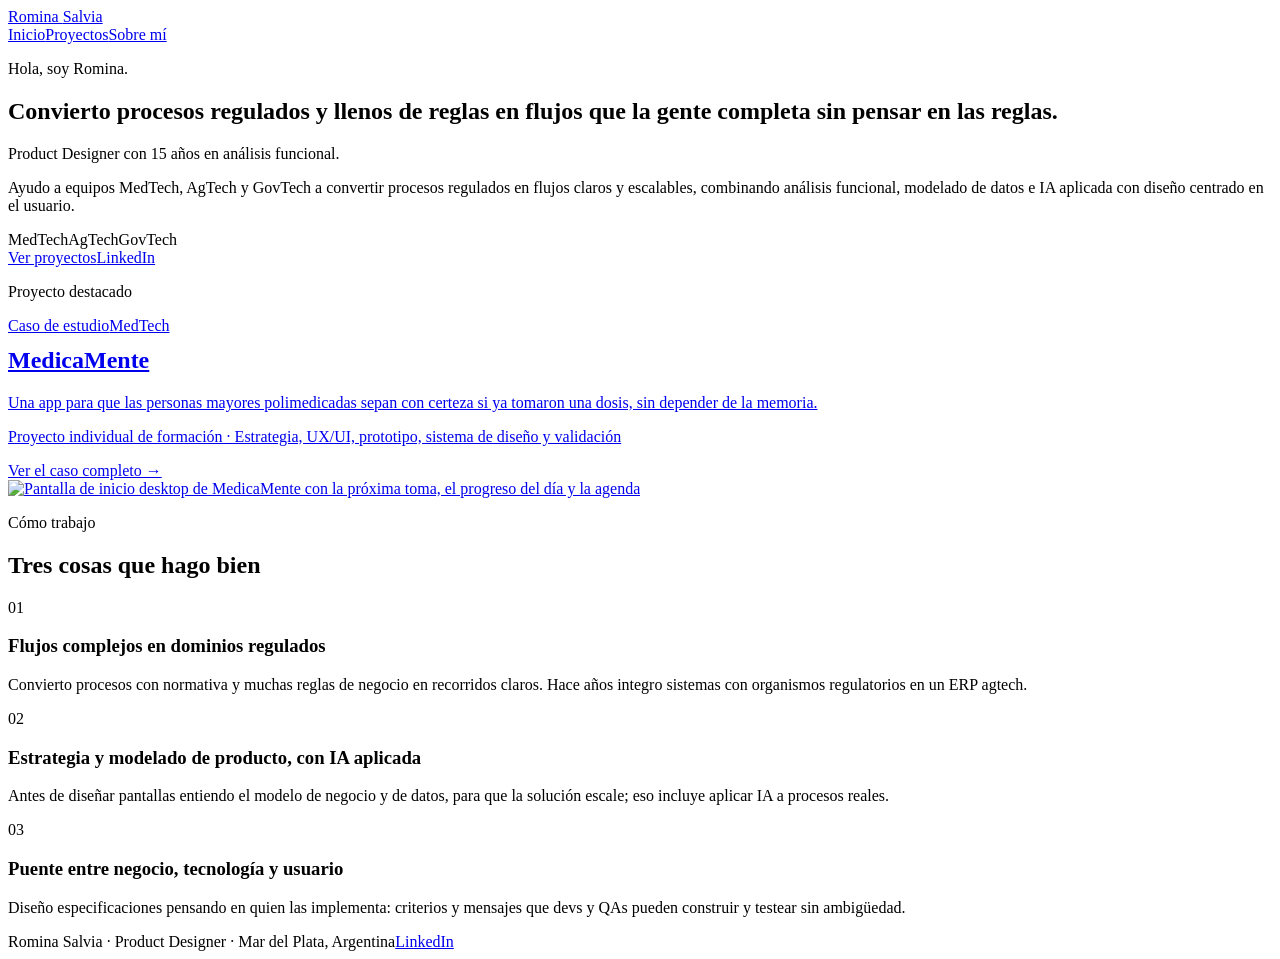
==== index.html @ 5c61b087 "Add files via upload" ====
<!doctype html><html lang="es"><head><meta charset="utf-8"><meta name="viewport" content="width=device-width,initial-scale=1">
<title>Romina Salvia · Product Designer</title><meta name="description" content="Product Designer con 15 años en análisis funcional. Flujos claros para productos regulados en MedTech, AgTech y GovTech.">
<link rel="preconnect" href="https://fonts.googleapis.com"><link rel="preconnect" href="https://fonts.gstatic.com" crossorigin>
<link href="https://fonts.googleapis.com/css2?family=Inter:wght@400;500;600;700&display=swap" rel="stylesheet">
<link rel="stylesheet" href="assets/style.css"></head><body>
<header class="site-head"><div class="wrap"><a class="brand" href="index.html">Romina <span>Salvia</span></a><nav class="nav"><a href="index.html" aria-current=page>Inicio</a><a href="proyectos/index.html">Proyectos</a><a href="sobre-mi.html">Sobre mí</a></nav></div></header>
<main>
<section class="hero"><div class="wrap">
<p class="eyebrow">Hola, soy Romina.</p>
<h1>Convierto procesos regulados y llenos de reglas en flujos que la gente completa sin pensar en las reglas.</h1>
<p class="role">Product Designer con 15 años en análisis funcional.</p>
<p class="lead">Ayudo a equipos MedTech, AgTech y GovTech a convertir procesos regulados en flujos claros y escalables, combinando análisis funcional, modelado de datos e IA aplicada con diseño centrado en el usuario.</p>
<div class="tags"><span class="tag">MedTech</span><span class="tag">AgTech</span><span class="tag">GovTech</span></div>
<div class="btns"><a class="btn btn-primary" href="proyectos/index.html">Ver proyectos</a><a class="btn btn-ghost" href="https://www.linkedin.com/in/rominasalvia" target="_blank" rel="noopener">LinkedIn</a></div>
</div></section>

<section><div class="wrap">
<p class="eyebrow">Proyecto destacado</p>
<a class="project" href="proyectos/medicamente.html">
<div><span class="badge teal">Caso de estudio</span><span class="badge">MedTech</span>
<h2 style="margin-top:12px">MedicaMente</h2>
<p>Una app para que las personas mayores polimedicadas sepan con certeza si ya tomaron una dosis, sin depender de la memoria.</p>
<p class="meta">Proyecto individual de formación · Estrategia, UX/UI, prototipo, sistema de diseño y validación</p>
<span class="more">Ver el caso completo →</span></div>
<img src="img/mm_d1_home_desktop.jpg" alt="Pantalla de inicio desktop de MedicaMente con la próxima toma, el progreso del día y la agenda" loading="lazy">
</a>
</div></section>

<section><div class="wrap">
<p class="eyebrow">Cómo trabajo</p><h2>Tres cosas que hago bien</h2>
<div class="grid-3">
<div class="card pillar"><div class="n">01</div><h3>Flujos complejos en dominios regulados</h3><p class="mute">Convierto procesos con normativa y muchas reglas de negocio en recorridos claros. Hace años integro sistemas con organismos regulatorios en un ERP agtech.</p></div>
<div class="card pillar"><div class="n">02</div><h3>Estrategia y modelado de producto, con IA aplicada</h3><p class="mute">Antes de diseñar pantallas entiendo el modelo de negocio y de datos, para que la solución escale; eso incluye aplicar IA a procesos reales.</p></div>
<div class="card pillar"><div class="n">03</div><h3>Puente entre negocio, tecnología y usuario</h3><p class="mute">Diseño especificaciones pensando en quien las implementa: criterios y mensajes que devs y QAs pueden construir y testear sin ambigüedad.</p></div>
</div></div></section>
</main>
<footer class="site-foot"><div class="wrap"><span>Romina Salvia · Product Designer · Mar del Plata, Argentina</span><span><a href="https://www.linkedin.com/in/rominasalvia" target="_blank" rel="noopener">LinkedIn</a></span></div></footer>
</body></html>
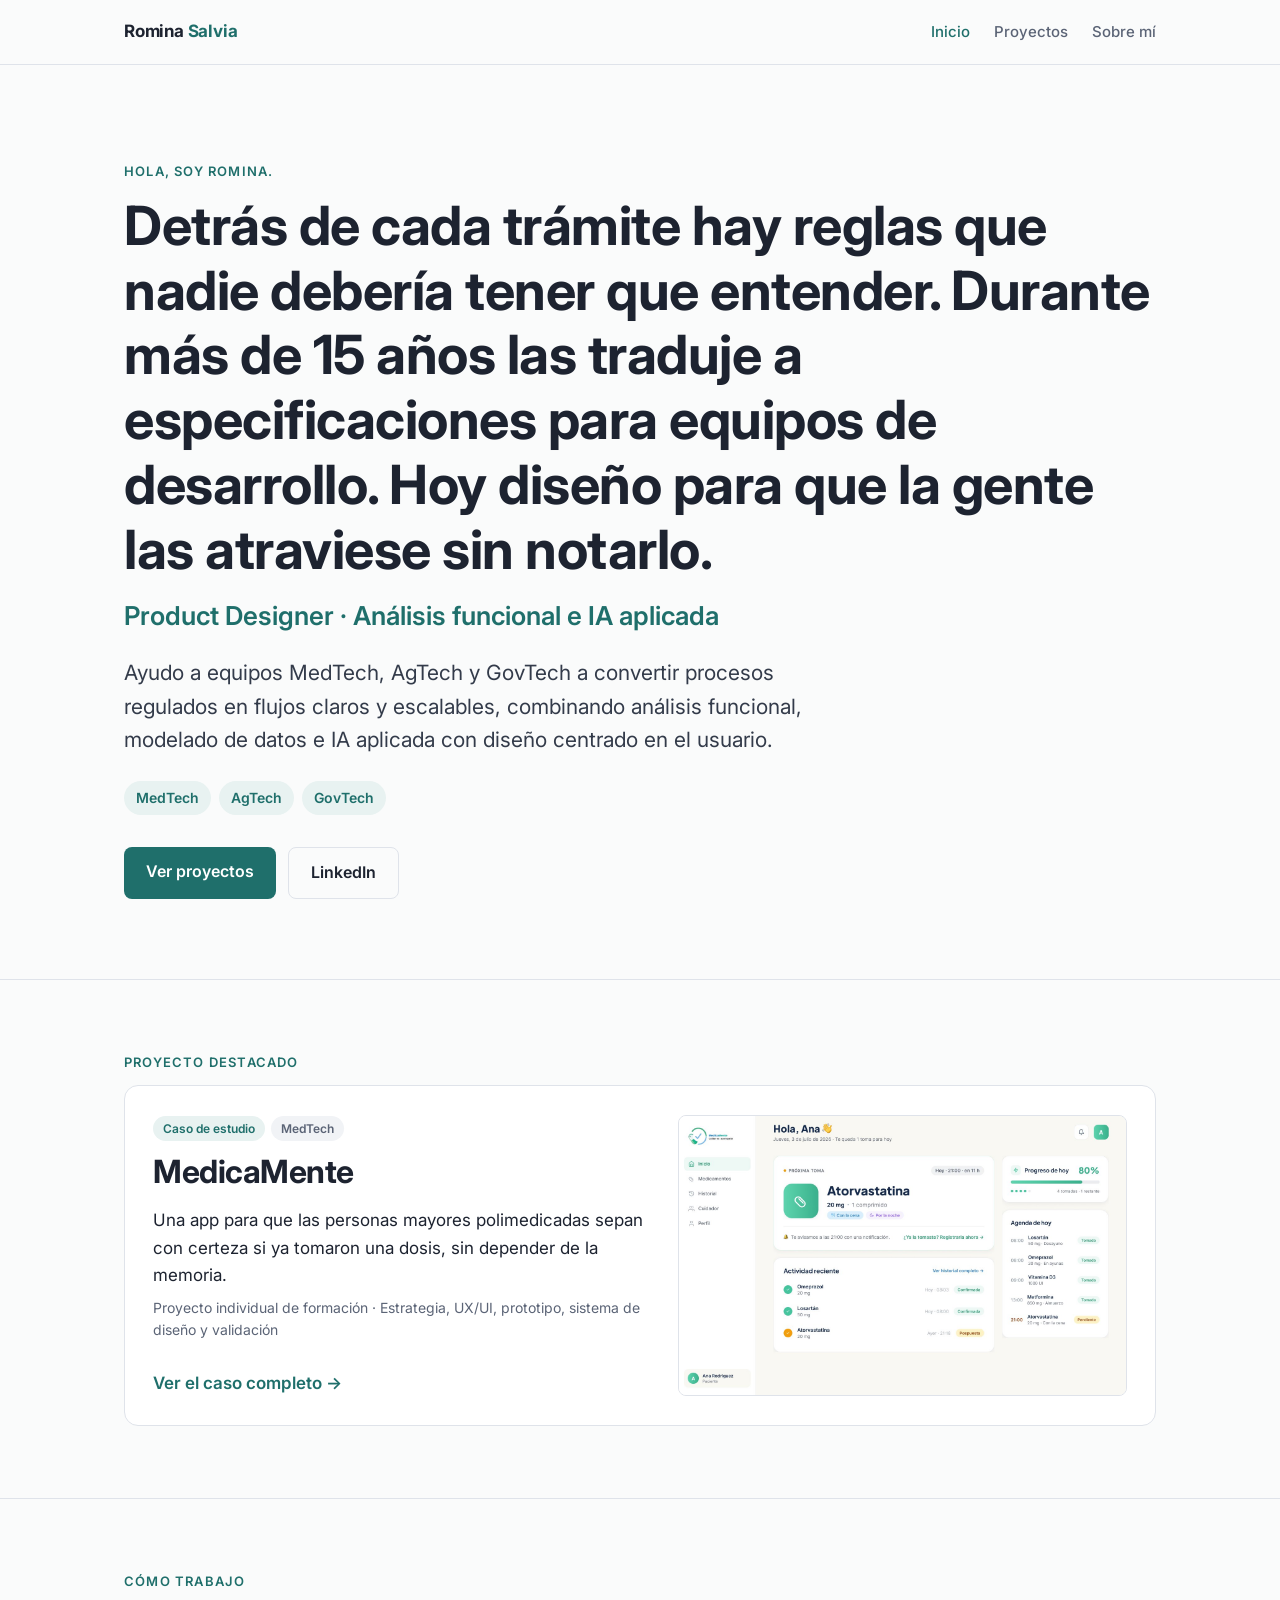
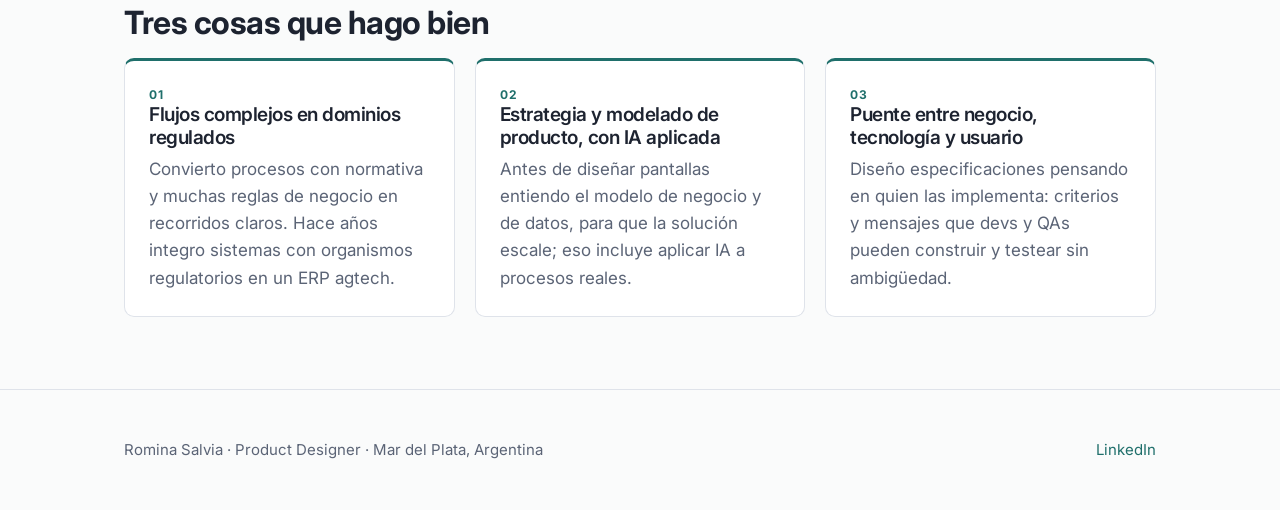
==== commit e5b038f7: "Add files via upload" ====
--- a/index.html
+++ b/index.html
@@ -7,8 +7,8 @@
 <main>
 <section class="hero"><div class="wrap">
 <p class="eyebrow">Hola, soy Romina.</p>
-<h1>Convierto procesos regulados y llenos de reglas en flujos que la gente completa sin pensar en las reglas.</h1>
-<p class="role">Product Designer con 15 años en análisis funcional.</p>
+<h1 class="story"><span>Detrás de cada trámite hay reglas que nadie debería tener que entender.</span> <span>Durante más de 15 años las traduje a especificaciones para equipos de desarrollo.</span> <span>Hoy diseño para que la gente las atraviese sin notarlo.</span></h1>
+<p class="role">Product Designer · Análisis funcional e IA aplicada</p>
 <p class="lead">Ayudo a equipos MedTech, AgTech y GovTech a convertir procesos regulados en flujos claros y escalables, combinando análisis funcional, modelado de datos e IA aplicada con diseño centrado en el usuario.</p>
 <div class="tags"><span class="tag">MedTech</span><span class="tag">AgTech</span><span class="tag">GovTech</span></div>
 <div class="btns"><a class="btn btn-primary" href="proyectos/index.html">Ver proyectos</a><a class="btn btn-ghost" href="https://www.linkedin.com/in/rominasalvia" target="_blank" rel="noopener">LinkedIn</a></div>
--- a/assets/style.css
+++ b/assets/style.css
@@ -0,0 +1,104 @@
+:root{
+  --teal:#1F6F6B; --teal-2:#2A8A84; --teal-soft:#E8F2F1; --ink:#1D2330; --mute:#5B6476;
+  --line:#DFE3EA; --bg:#FAFBFB; --card:#FFFFFF; --amber:#B4641E;
+  --radius:10px; --max:1080px;
+}
+*{box-sizing:border-box;margin:0;padding:0}
+html{scroll-behavior:smooth}
+body{font-family:'Inter',system-ui,sans-serif;color:var(--ink);background:var(--bg);line-height:1.6;font-size:17px;-webkit-font-smoothing:antialiased}
+img{max-width:100%;display:block}
+a{color:var(--teal);text-decoration:none}
+a:hover{text-decoration:underline}
+.wrap{max-width:var(--max);margin:0 auto;padding:0 24px}
+
+/* header */
+.site-head{position:sticky;top:0;z-index:10;background:rgba(250,251,251,.92);backdrop-filter:blur(8px);border-bottom:1px solid var(--line)}
+.site-head .wrap{display:flex;align-items:center;justify-content:space-between;height:64px}
+.brand{font-weight:700;color:var(--ink);letter-spacing:-.2px}
+.brand span{color:var(--teal)}
+.nav{display:flex;gap:24px;font-size:15px}
+.nav a{color:var(--mute);font-weight:500}
+.nav a[aria-current=page]{color:var(--teal)}
+
+/* type */
+h1,h2,h3{letter-spacing:-.5px;line-height:1.2}
+h1{font-size:clamp(34px,5vw,54px);font-weight:700}
+h2{font-size:clamp(24px,3vw,32px);font-weight:700;margin-bottom:16px}
+h3{font-size:19px;font-weight:600;margin-bottom:6px}
+.eyebrow{font-size:13px;font-weight:600;letter-spacing:1.2px;text-transform:uppercase;color:var(--teal);margin-bottom:12px}
+.lead{font-size:clamp(18px,2vw,21px);color:#333B4A;max-width:720px}
+.mute{color:var(--mute)}
+section{padding:72px 0}
+section+section{border-top:1px solid var(--line)}
+
+/* hero */
+.hero{padding:96px 0 80px}
+.hero h1{margin-bottom:12px}
+.hero .role{font-size:clamp(20px,2.4vw,26px);font-weight:600;color:var(--teal);margin-bottom:20px}
+.tags{display:flex;flex-wrap:wrap;gap:8px;margin:24px 0 32px}
+.tag{font-size:14px;font-weight:600;padding:6px 12px;border-radius:999px;background:var(--teal-soft);color:var(--teal)}
+.btns{display:flex;flex-wrap:wrap;gap:12px}
+.btn{display:inline-block;padding:12px 22px;border-radius:8px;font-weight:600;font-size:16px}
+.btn-primary{background:var(--teal);color:#fff}
+.btn-primary:hover{background:var(--teal-2);text-decoration:none}
+.btn-ghost{border:1.5px solid var(--line);color:var(--ink)}
+.btn-ghost:hover{border-color:var(--teal);text-decoration:none}
+
+/* grids & cards */
+.grid-3{display:grid;grid-template-columns:repeat(3,1fr);gap:20px}
+.grid-2{display:grid;grid-template-columns:repeat(2,1fr);gap:20px}
+.card{background:var(--card);border:1px solid var(--line);border-radius:var(--radius);padding:24px}
+.pillar{border-top:3px solid var(--teal)}
+.pillar .n{font-size:12px;font-weight:700;color:var(--teal);letter-spacing:1px}
+.project{display:grid;grid-template-columns:1.1fr 1fr;gap:32px;align-items:center;background:var(--card);border:1px solid var(--line);border-radius:14px;padding:28px;color:var(--ink)}
+.project:hover{border-color:var(--teal);text-decoration:none}
+.project img{border-radius:8px;border:1px solid var(--line)}
+.meta{font-size:14px;color:var(--mute);margin:8px 0 14px}
+.badge{display:inline-block;font-size:12px;font-weight:600;padding:3px 10px;border-radius:999px;background:#F1F3F6;color:var(--mute);margin-right:6px}
+.badge.teal{background:var(--teal-soft);color:var(--teal)}
+.more{font-weight:600;color:var(--teal);margin-top:14px;display:inline-block}
+
+/* case study */
+.case-hero{padding:72px 0 48px}
+.facts{display:grid;grid-template-columns:repeat(4,1fr);gap:16px;margin-top:32px}
+.fact{border-left:3px solid var(--teal);padding:4px 0 4px 14px}
+.fact b{display:block;font-size:13px;color:var(--mute);font-weight:600;text-transform:uppercase;letter-spacing:.6px}
+.results{background:var(--teal);color:#fff;border-radius:14px;padding:32px}
+.results h2{color:#fff}
+.results ul{list-style:none;display:grid;grid-template-columns:repeat(2,1fr);gap:18px}
+.results li{background:rgba(255,255,255,.1);border-radius:10px;padding:16px 18px}
+.results li b{display:block;font-size:26px;letter-spacing:-.5px}
+.results .note{font-size:14px;opacity:.85;margin-top:16px}
+.prose p{margin-bottom:14px;max-width:760px}
+.prose ul{margin:0 0 14px 20px;max-width:760px}
+.prose li{margin-bottom:6px}
+.steps{display:grid;grid-template-columns:repeat(4,1fr);gap:16px;margin-top:8px}
+.step .k{font-size:12px;font-weight:700;color:var(--teal);letter-spacing:1px}
+.screens{display:grid;grid-template-columns:repeat(4,1fr);gap:20px;margin:24px 0}
+.screens figure{background:#EEF1F2;border-radius:14px;padding:16px}
+.screens img{border-radius:10px;box-shadow:0 4px 18px rgba(29,35,48,.12);margin:0 auto;max-height:560px;width:auto}
+figcaption{font-size:14px;color:var(--mute);margin-top:10px;text-align:center}
+.wide{border-radius:12px;border:1px solid var(--line);margin:20px 0 6px}
+table{width:100%;border-collapse:collapse;font-size:15px;margin-top:12px}
+th{text-align:left;font-size:12px;letter-spacing:.6px;text-transform:uppercase;color:var(--mute);border-bottom:2px solid var(--ink);padding:8px}
+td{border-bottom:1px solid var(--line);padding:10px 8px;vertical-align:top}
+.sev{font-size:12px;font-weight:700;padding:3px 8px;border-radius:6px;white-space:nowrap}
+.sev.c{background:#FDE8E6;color:#A23B2C}.sev.m{background:#FFF3DC;color:var(--amber)}.sev.n{background:#F1F3F6;color:var(--mute)}
+.callout{border-left:3px solid var(--amber);background:#FFF8EE;padding:14px 18px;border-radius:0 8px 8px 0;font-size:15px;margin:16px 0;max-width:820px}
+.toc{display:flex;flex-wrap:wrap;gap:8px;margin-top:24px}
+.toc a{font-size:14px;padding:6px 12px;border:1px solid var(--line);border-radius:999px;color:var(--mute)}
+
+/* footer */
+.site-foot{padding:48px 0;border-top:1px solid var(--line);font-size:15px;color:var(--mute)}
+.site-foot .wrap{display:flex;justify-content:space-between;flex-wrap:wrap;gap:12px}
+
+@media (max-width:820px){
+  body{font-size:16px}
+  .wrap{padding:0 16px}
+  .nav{gap:14px;font-size:14px}
+  .grid-3,.grid-2,.project,.facts,.steps,.results ul{grid-template-columns:1fr}
+  .screens{grid-template-columns:1fr 1fr}
+  .hero{padding:56px 0 48px}
+  section{padding:48px 0}
+  table{font-size:14px;display:block;overflow-x:auto}
+}
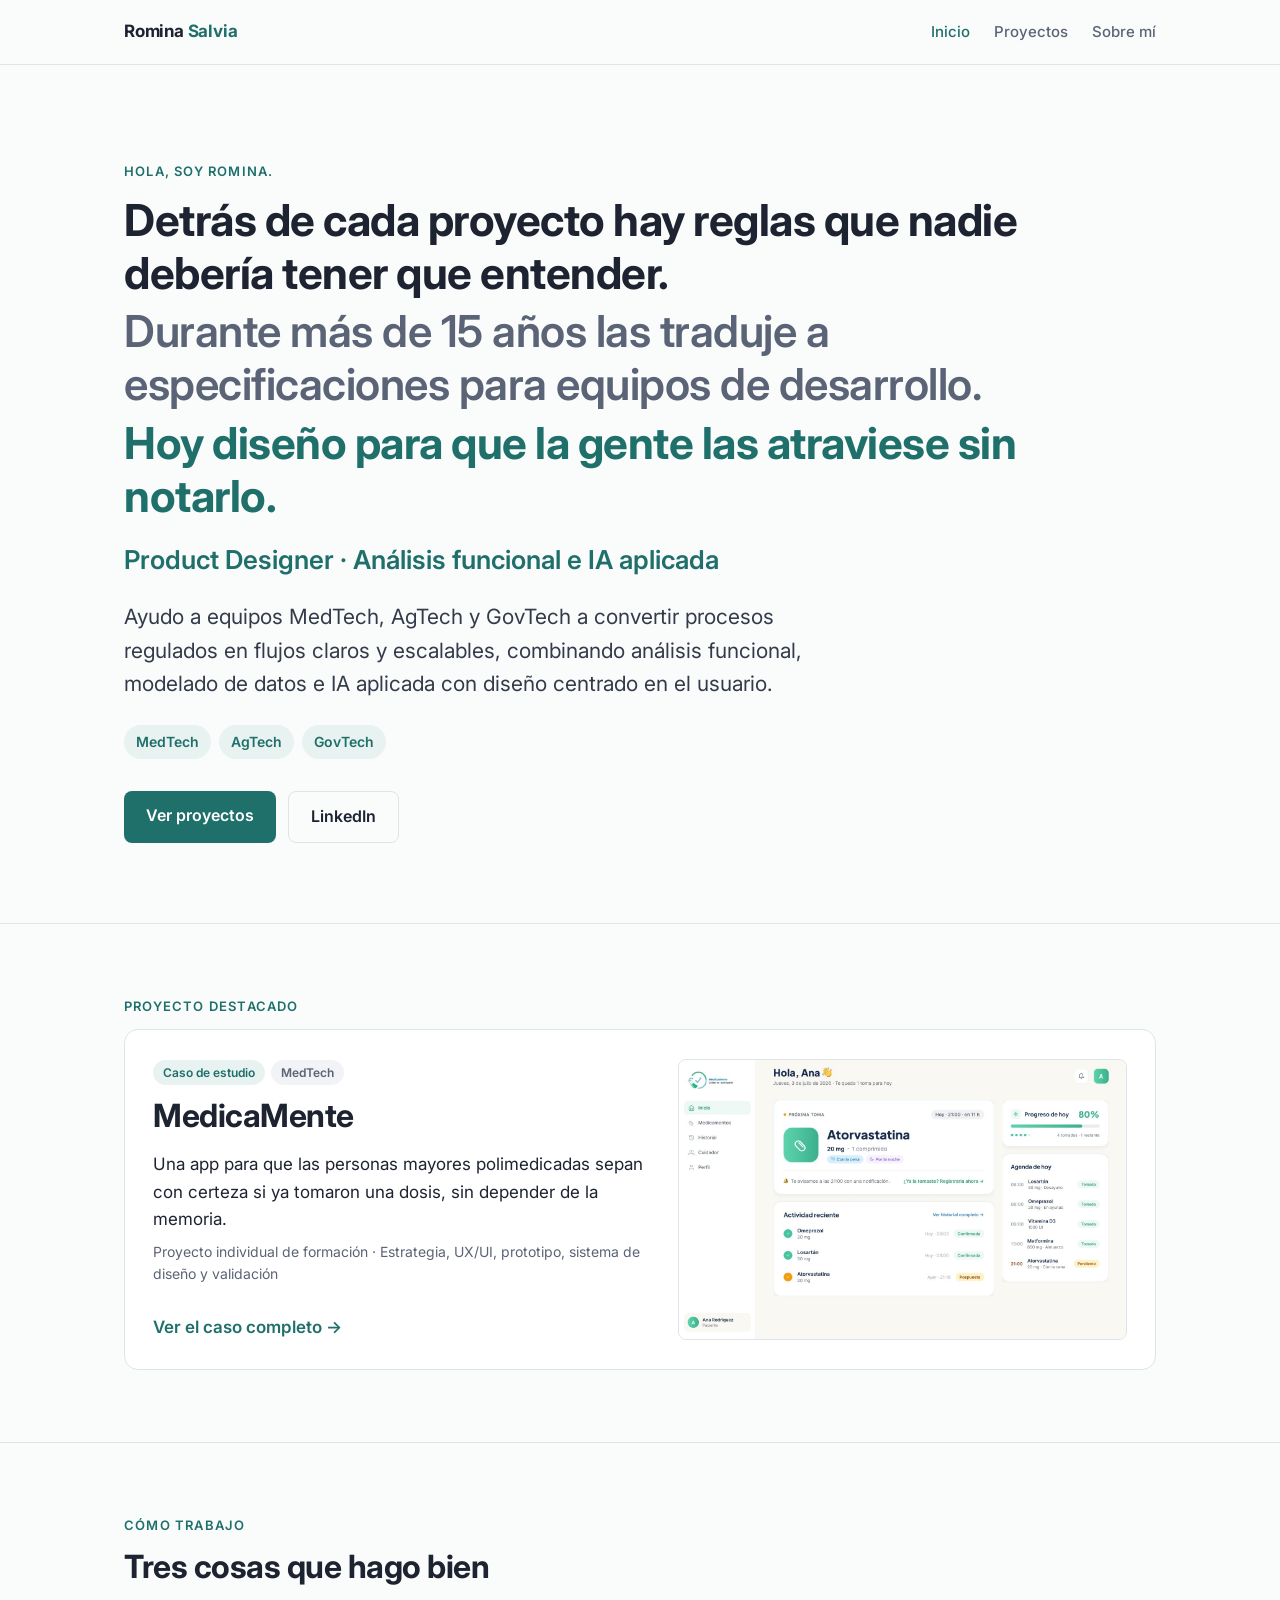
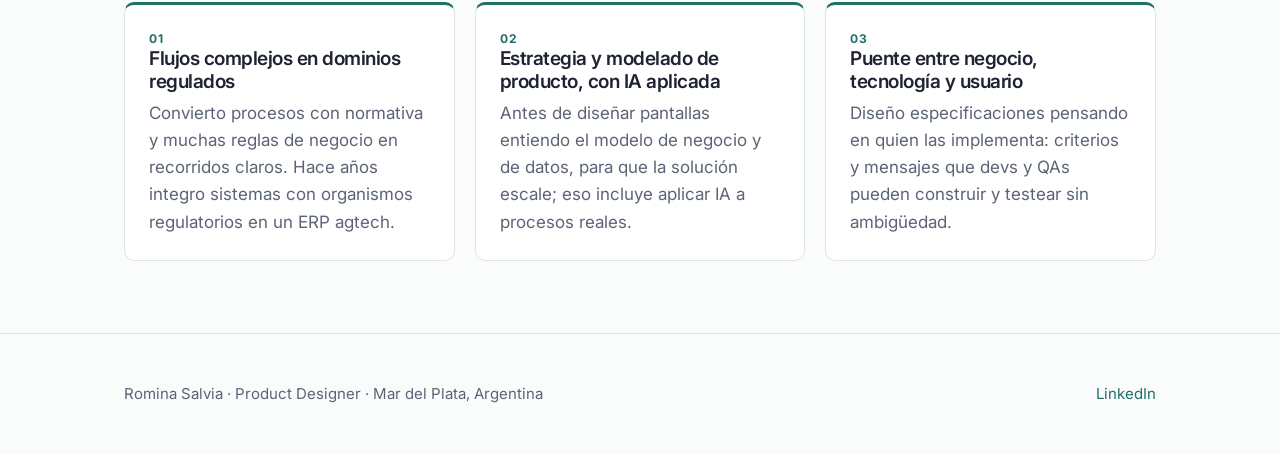
==== commit ea435a43: "Add files via upload" ====
--- a/index.html
+++ b/index.html
@@ -7,7 +7,7 @@
 <main>
 <section class="hero"><div class="wrap">
 <p class="eyebrow">Hola, soy Romina.</p>
-<h1 class="story"><span>Detrás de cada trámite hay reglas que nadie debería tener que entender.</span> <span>Durante más de 15 años las traduje a especificaciones para equipos de desarrollo.</span> <span>Hoy diseño para que la gente las atraviese sin notarlo.</span></h1>
+<h1 class="story"><span>Detrás de cada proyecto hay reglas que nadie debería tener que entender.</span> <span>Durante más de 15 años las traduje a especificaciones para equipos de desarrollo.</span> <span>Hoy diseño para que la gente las atraviese sin notarlo.</span></h1>
 <p class="role">Product Designer · Análisis funcional e IA aplicada</p>
 <p class="lead">Ayudo a equipos MedTech, AgTech y GovTech a convertir procesos regulados en flujos claros y escalables, combinando análisis funcional, modelado de datos e IA aplicada con diseño centrado en el usuario.</p>
 <div class="tags"><span class="tag">MedTech</span><span class="tag">AgTech</span><span class="tag">GovTech</span></div>
--- a/assets/style.css
+++ b/assets/style.css
@@ -33,7 +33,11 @@
 
 /* hero */
 .hero{padding:96px 0 80px}
-.hero h1{margin-bottom:12px}
+.hero h1{margin-bottom:16px}
+.story{font-size:clamp(28px,4vw,44px)}
+.story span{display:block;margin-bottom:6px}
+.story span:nth-child(2){color:var(--mute);font-weight:600}
+.story span:nth-child(3){color:var(--teal)}
 .hero .role{font-size:clamp(20px,2.4vw,26px);font-weight:600;color:var(--teal);margin-bottom:20px}
 .tags{display:flex;flex-wrap:wrap;gap:8px;margin:24px 0 32px}
 .tag{font-size:14px;font-weight:600;padding:6px 12px;border-radius:999px;background:var(--teal-soft);color:var(--teal)}
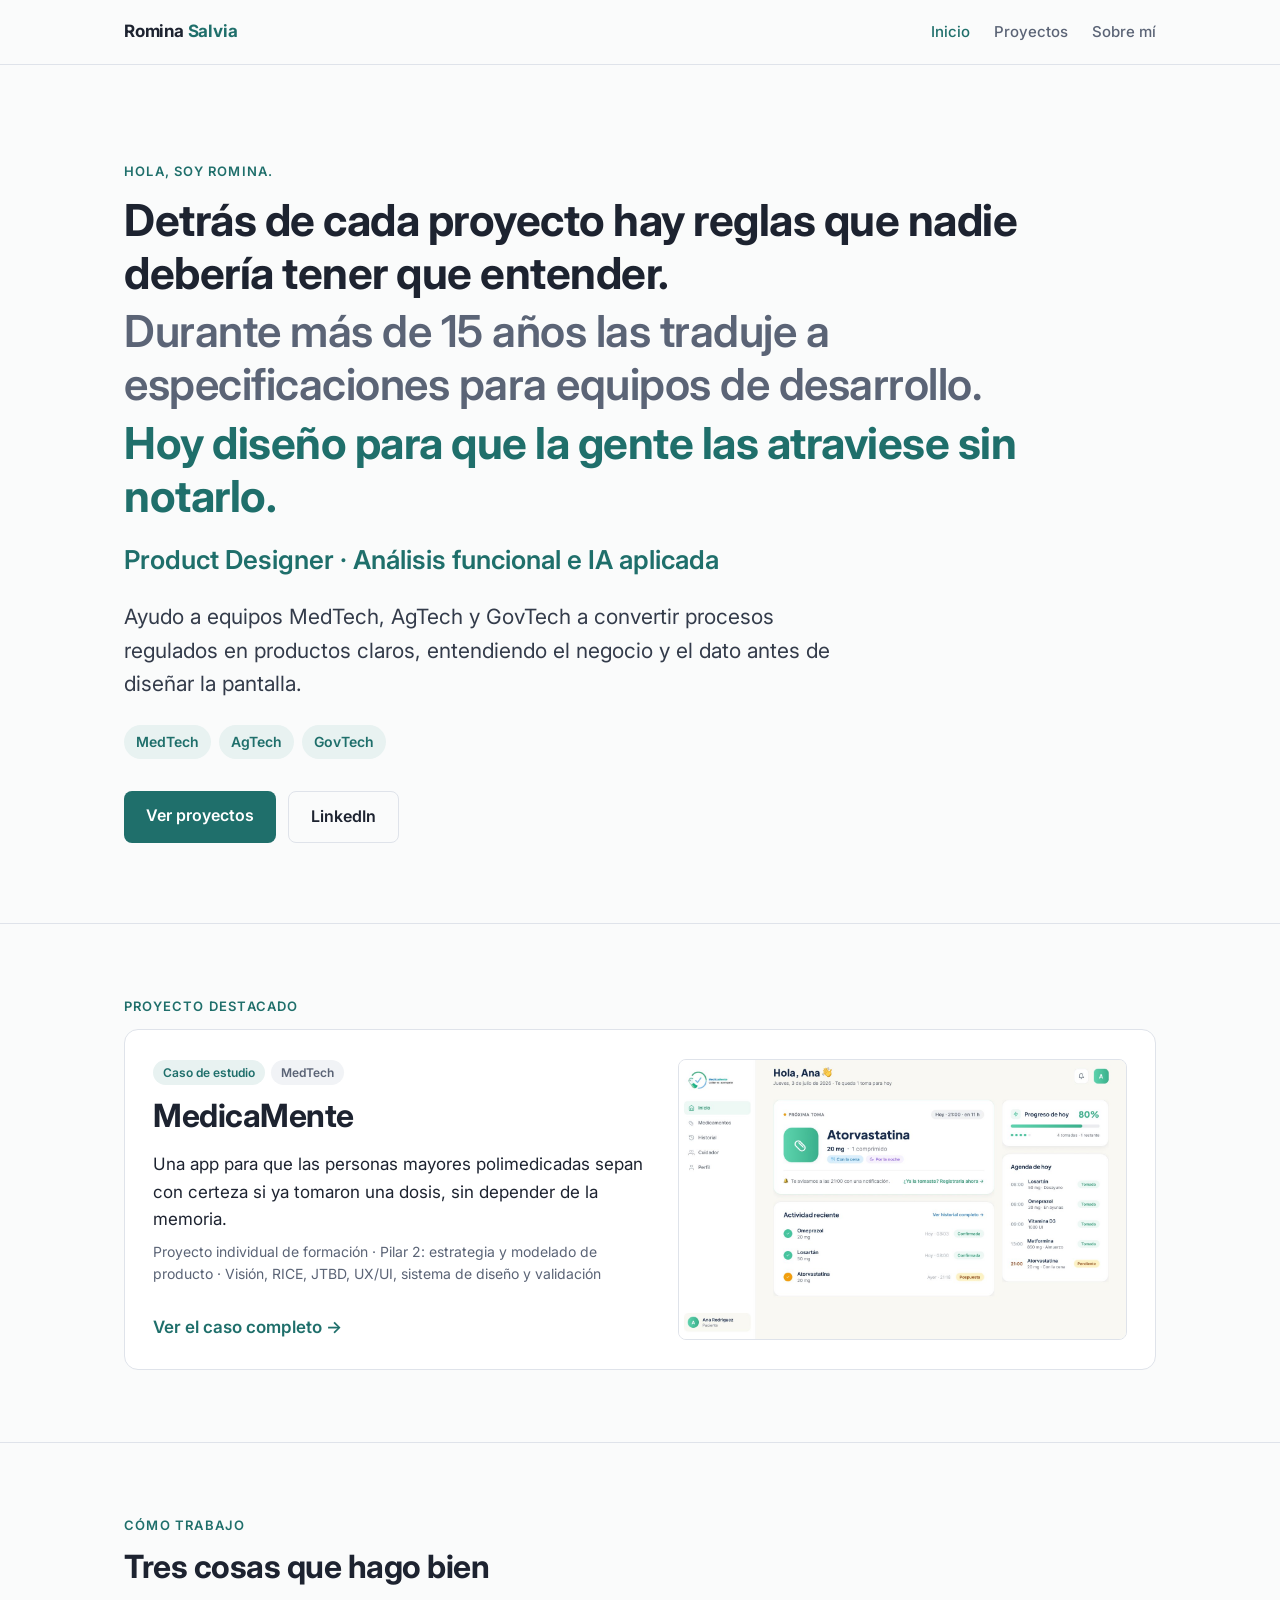
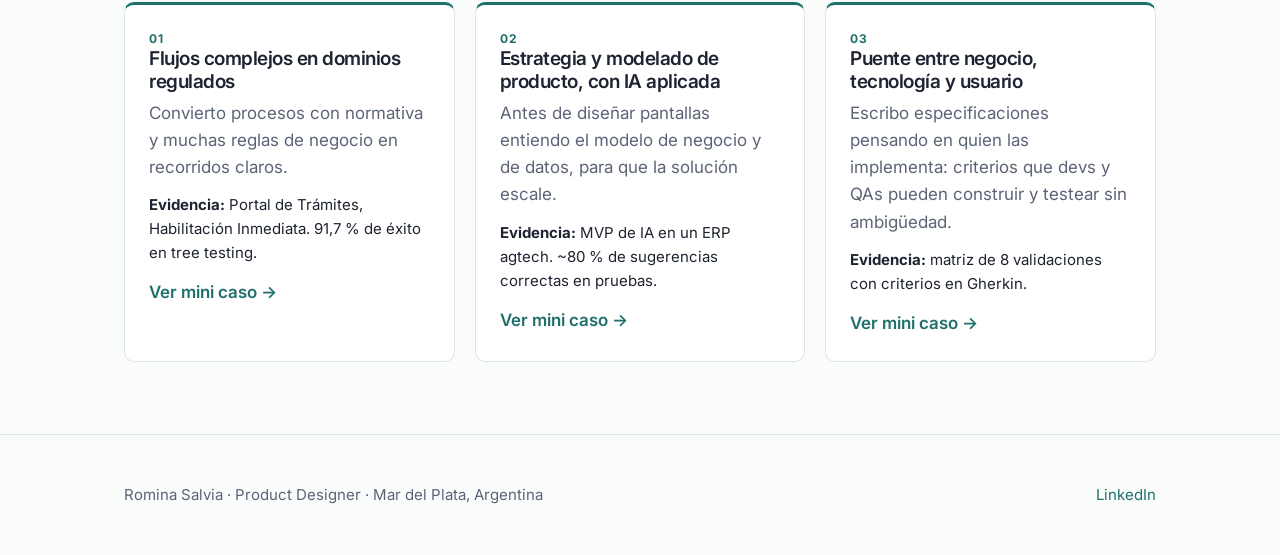
==== commit 598e0f05: "Home y Sobre mí: propuesta de valor y pilares" ====
--- a/index.html
+++ b/index.html
@@ -1,5 +1,5 @@
 <!doctype html><html lang="es"><head><meta charset="utf-8"><meta name="viewport" content="width=device-width,initial-scale=1">
-<title>Romina Salvia · Product Designer</title><meta name="description" content="Product Designer con 15 años en análisis funcional. Flujos claros para productos regulados en MedTech, AgTech y GovTech.">
+<title>Romina Salvia · Product Designer</title><meta name="description" content="Product Designer. Ayudo a equipos MedTech, AgTech y GovTech a convertir procesos regulados en productos claros.">
 <link rel="preconnect" href="https://fonts.googleapis.com"><link rel="preconnect" href="https://fonts.gstatic.com" crossorigin>
 <link href="https://fonts.googleapis.com/css2?family=Inter:wght@400;500;600;700&display=swap" rel="stylesheet">
 <link rel="stylesheet" href="assets/style.css"></head><body>
@@ -9,7 +9,7 @@
 <p class="eyebrow">Hola, soy Romina.</p>
 <h1 class="story"><span>Detrás de cada proyecto hay reglas que nadie debería tener que entender.</span> <span>Durante más de 15 años las traduje a especificaciones para equipos de desarrollo.</span> <span>Hoy diseño para que la gente las atraviese sin notarlo.</span></h1>
 <p class="role">Product Designer · Análisis funcional e IA aplicada</p>
-<p class="lead">Ayudo a equipos MedTech, AgTech y GovTech a convertir procesos regulados en flujos claros y escalables, combinando análisis funcional, modelado de datos e IA aplicada con diseño centrado en el usuario.</p>
+<p class="lead">Ayudo a equipos MedTech, AgTech y GovTech a convertir procesos regulados en productos claros, entendiendo el negocio y el dato antes de diseñar la pantalla.</p>
 <div class="tags"><span class="tag">MedTech</span><span class="tag">AgTech</span><span class="tag">GovTech</span></div>
 <div class="btns"><a class="btn btn-primary" href="proyectos/index.html">Ver proyectos</a><a class="btn btn-ghost" href="https://www.linkedin.com/in/rominasalvia" target="_blank" rel="noopener">LinkedIn</a></div>
 </div></section>
@@ -20,7 +20,7 @@
 <div><span class="badge teal">Caso de estudio</span><span class="badge">MedTech</span>
 <h2 style="margin-top:12px">MedicaMente</h2>
 <p>Una app para que las personas mayores polimedicadas sepan con certeza si ya tomaron una dosis, sin depender de la memoria.</p>
-<p class="meta">Proyecto individual de formación · Estrategia, UX/UI, prototipo, sistema de diseño y validación</p>
+<p class="meta">Proyecto individual de formación · Pilar 2: estrategia y modelado de producto · Visión, RICE, JTBD, UX/UI, sistema de diseño y validación</p>
 <span class="more">Ver el caso completo →</span></div>
 <img src="img/mm_d1_home_desktop.jpg" alt="Pantalla de inicio desktop de MedicaMente con la próxima toma, el progreso del día y la agenda" loading="lazy">
 </a>
@@ -29,9 +29,9 @@
 <section><div class="wrap">
 <p class="eyebrow">Cómo trabajo</p><h2>Tres cosas que hago bien</h2>
 <div class="grid-3">
-<div class="card pillar"><div class="n">01</div><h3>Flujos complejos en dominios regulados</h3><p class="mute">Convierto procesos con normativa y muchas reglas de negocio en recorridos claros. Hace años integro sistemas con organismos regulatorios en un ERP agtech.</p></div>
-<div class="card pillar"><div class="n">02</div><h3>Estrategia y modelado de producto, con IA aplicada</h3><p class="mute">Antes de diseñar pantallas entiendo el modelo de negocio y de datos, para que la solución escale; eso incluye aplicar IA a procesos reales.</p></div>
-<div class="card pillar"><div class="n">03</div><h3>Puente entre negocio, tecnología y usuario</h3><p class="mute">Diseño especificaciones pensando en quien las implementa: criterios y mensajes que devs y QAs pueden construir y testear sin ambigüedad.</p></div>
+<div class="card pillar"><div class="n">01</div><h3>Flujos complejos en dominios regulados</h3><p class="mute">Convierto procesos con normativa y muchas reglas de negocio en recorridos claros.</p><p class="ev"><b>Evidencia:</b> Portal de Trámites, Habilitación Inmediata. 91,7 % de éxito en tree testing.</p><a class="more" href="proyectos/portal-tramites.html">Ver mini caso →</a></div>
+<div class="card pillar"><div class="n">02</div><h3>Estrategia y modelado de producto, con IA aplicada</h3><p class="mute">Antes de diseñar pantallas entiendo el modelo de negocio y de datos, para que la solución escale.</p><p class="ev"><b>Evidencia:</b> MVP de IA en un ERP agtech. ~80 % de sugerencias correctas en pruebas.</p><a class="more" href="proyectos/index.html#mvp-ia">Ver mini caso →</a></div>
+<div class="card pillar"><div class="n">03</div><h3>Puente entre negocio, tecnología y usuario</h3><p class="mute">Escribo especificaciones pensando en quien las implementa: criterios que devs y QAs pueden construir y testear sin ambigüedad.</p><p class="ev"><b>Evidencia:</b> matriz de 8 validaciones con criterios en Gherkin.</p><a class="more" href="proyectos/index.html#matriz">Ver mini caso →</a></div>
 </div></div></section>
 </main>
 <footer class="site-foot"><div class="wrap"><span>Romina Salvia · Product Designer · Mar del Plata, Argentina</span><span><a href="https://www.linkedin.com/in/rominasalvia" target="_blank" rel="noopener">LinkedIn</a></span></div></footer>
--- a/assets/style.css
+++ b/assets/style.css
@@ -106,3 +106,8 @@
   section{padding:48px 0}
   table{font-size:14px;display:block;overflow-x:auto}
 }
+.ev{font-size:15px;margin-top:12px;color:var(--ink)}
+.mini dl{margin-top:8px}
+.mini dl div{margin-bottom:8px}
+.mini dt{font-size:12px;font-weight:700;letter-spacing:.6px;text-transform:uppercase;color:var(--teal)}
+.mini dd{font-size:15px;color:#333B4A}
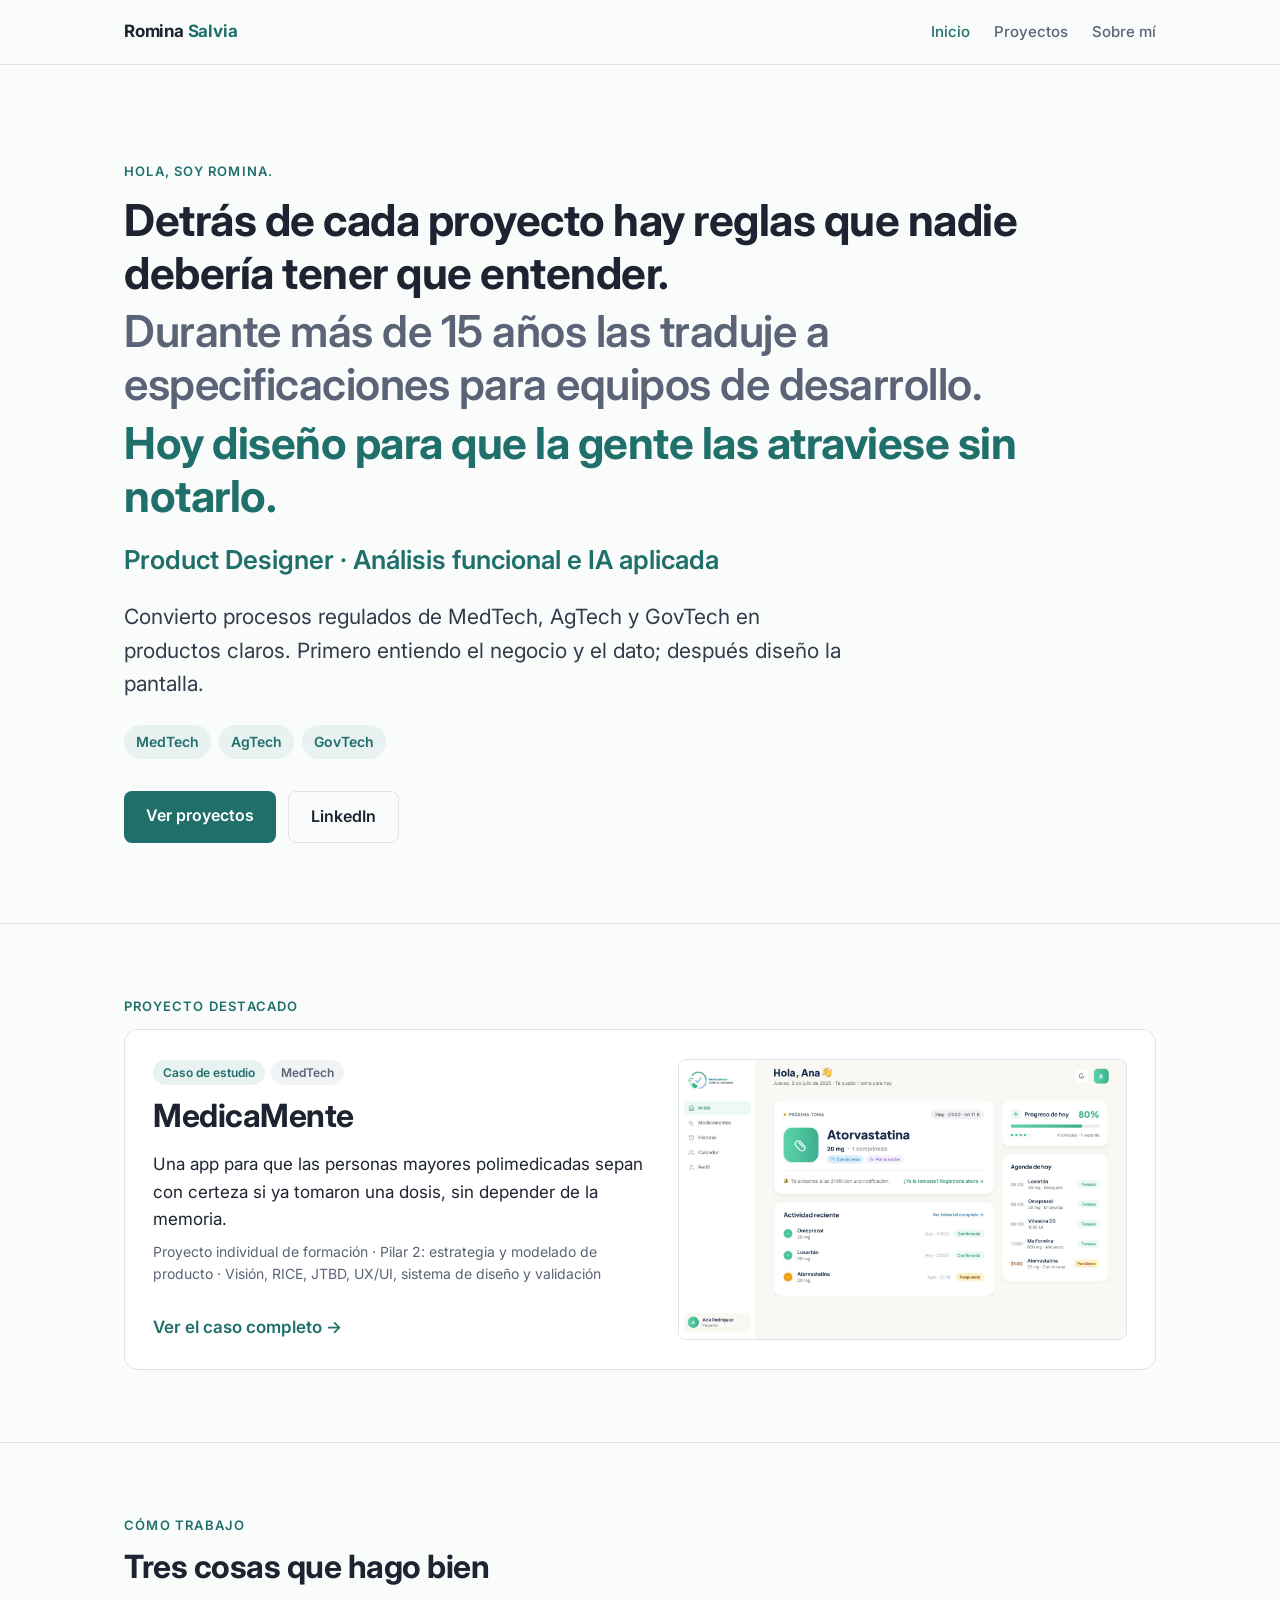
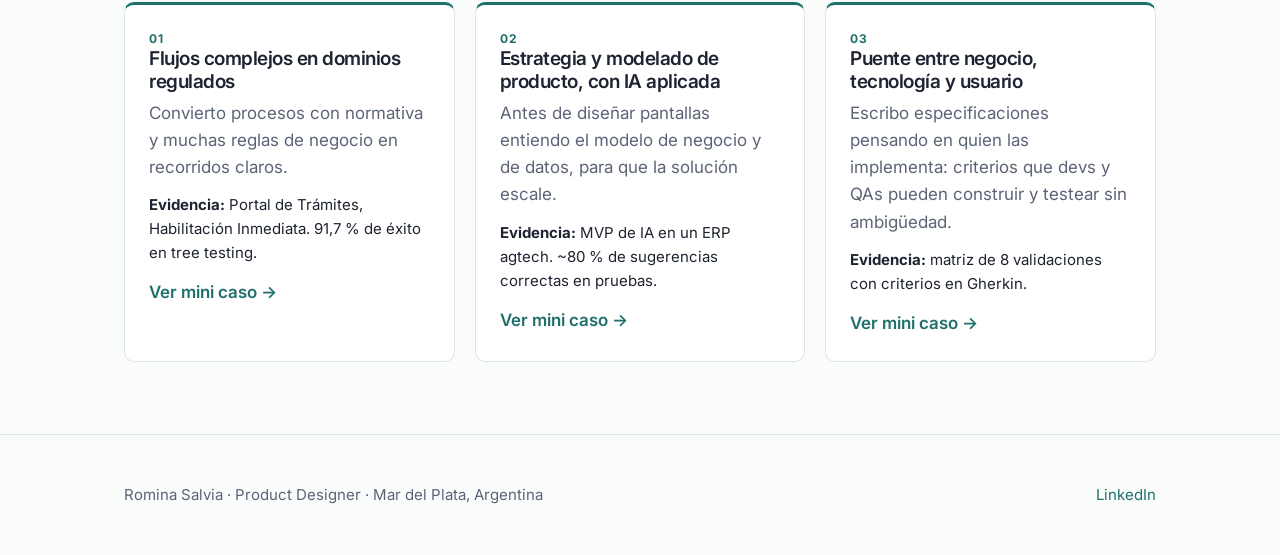
==== commit f8996e0f: "Home: propuesta de valor en dos frases" ====
--- a/index.html
+++ b/index.html
@@ -1,5 +1,5 @@
 <!doctype html><html lang="es"><head><meta charset="utf-8"><meta name="viewport" content="width=device-width,initial-scale=1">
-<title>Romina Salvia · Product Designer</title><meta name="description" content="Product Designer. Ayudo a equipos MedTech, AgTech y GovTech a convertir procesos regulados en productos claros.">
+<title>Romina Salvia · Product Designer</title><meta name="description" content="Product Designer. Convierto procesos regulados de MedTech, AgTech y GovTech en productos claros.">
 <link rel="preconnect" href="https://fonts.googleapis.com"><link rel="preconnect" href="https://fonts.gstatic.com" crossorigin>
 <link href="https://fonts.googleapis.com/css2?family=Inter:wght@400;500;600;700&display=swap" rel="stylesheet">
 <link rel="stylesheet" href="assets/style.css"></head><body>
@@ -9,7 +9,7 @@
 <p class="eyebrow">Hola, soy Romina.</p>
 <h1 class="story"><span>Detrás de cada proyecto hay reglas que nadie debería tener que entender.</span> <span>Durante más de 15 años las traduje a especificaciones para equipos de desarrollo.</span> <span>Hoy diseño para que la gente las atraviese sin notarlo.</span></h1>
 <p class="role">Product Designer · Análisis funcional e IA aplicada</p>
-<p class="lead">Ayudo a equipos MedTech, AgTech y GovTech a convertir procesos regulados en productos claros, entendiendo el negocio y el dato antes de diseñar la pantalla.</p>
+<p class="lead">Convierto procesos regulados de MedTech, AgTech y GovTech en productos claros. Primero entiendo el negocio y el dato; después diseño la pantalla.</p>
 <div class="tags"><span class="tag">MedTech</span><span class="tag">AgTech</span><span class="tag">GovTech</span></div>
 <div class="btns"><a class="btn btn-primary" href="proyectos/index.html">Ver proyectos</a><a class="btn btn-ghost" href="https://www.linkedin.com/in/rominasalvia" target="_blank" rel="noopener">LinkedIn</a></div>
 </div></section>
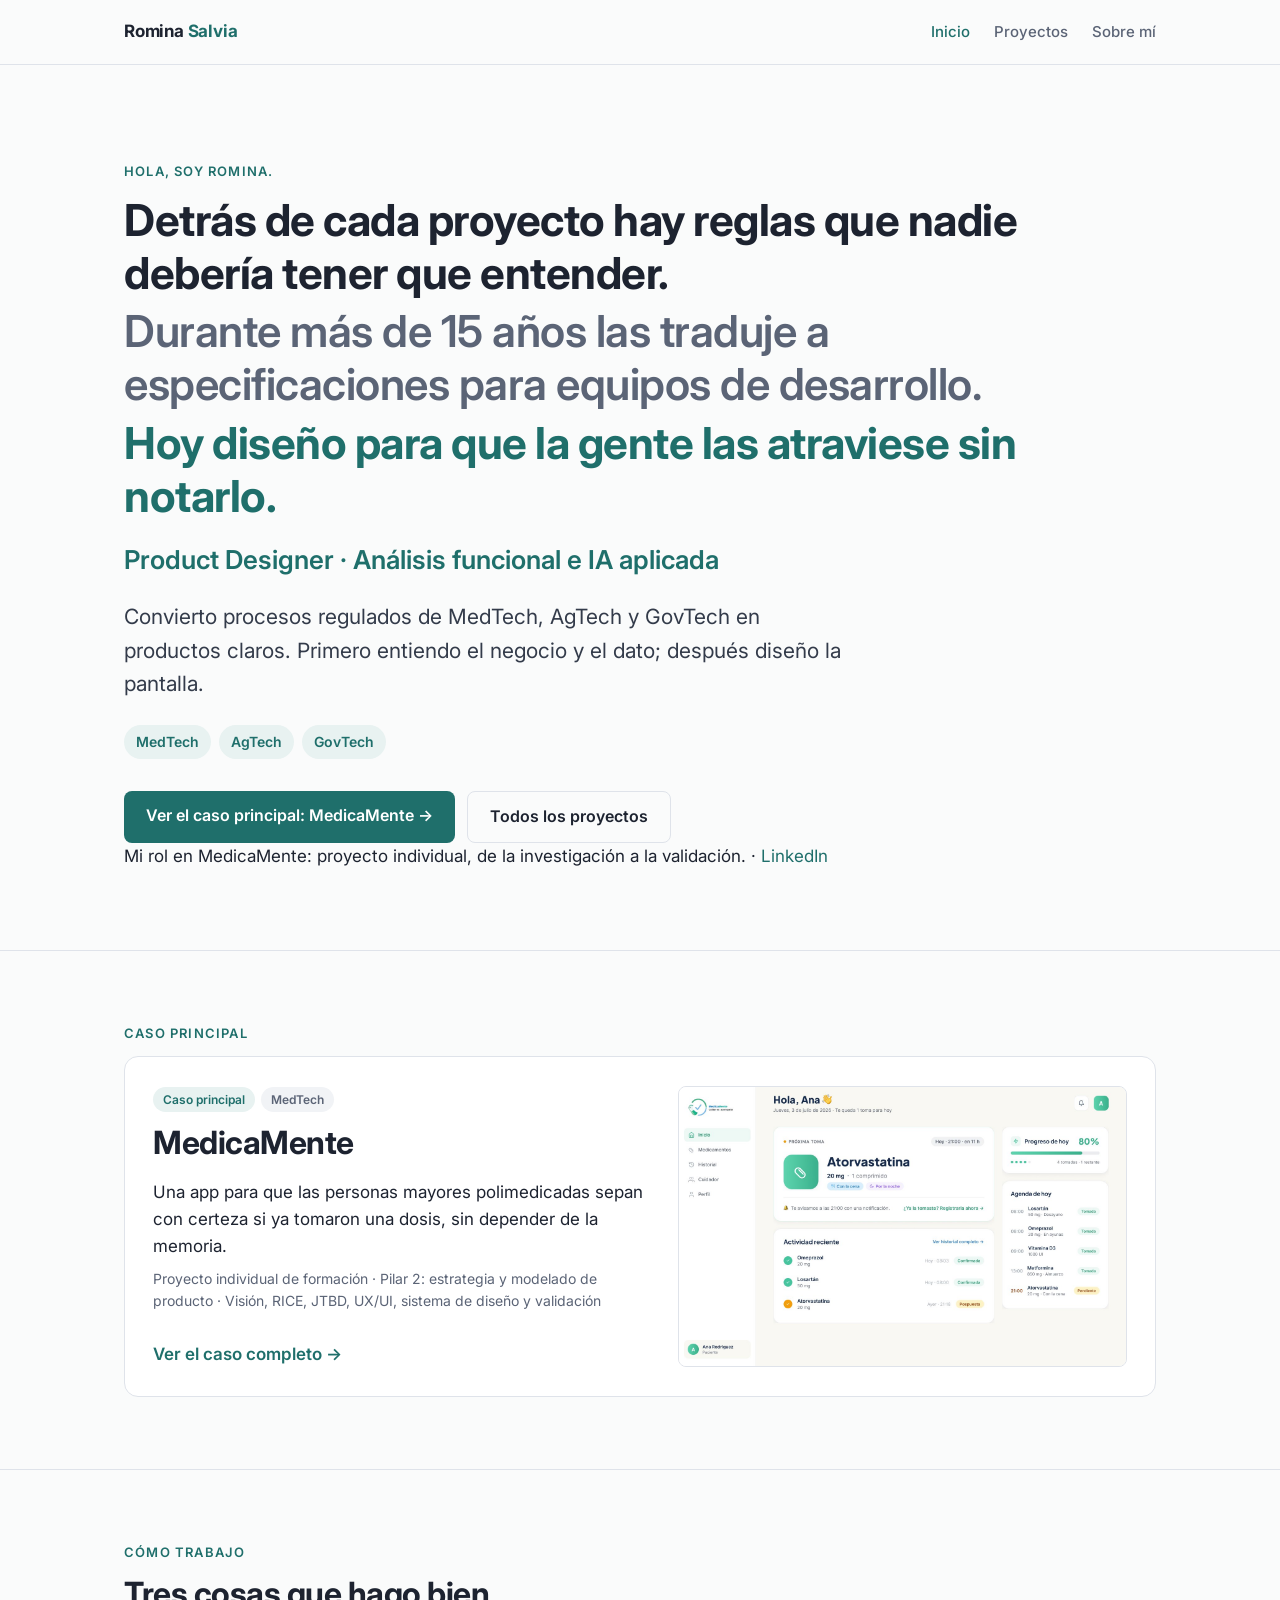
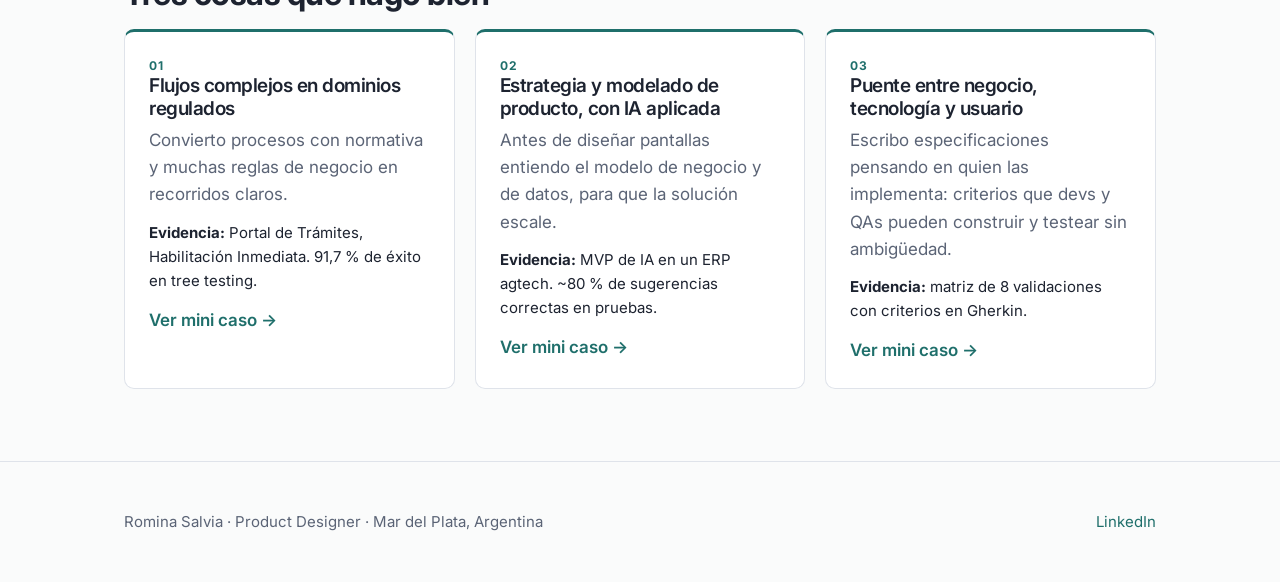
==== commit a42e3409: "Home: acceso al caso principal y hero compacto (devolución PE4)" ====
--- a/index.html
+++ b/index.html
@@ -11,13 +11,14 @@
 <p class="role">Product Designer · Análisis funcional e IA aplicada</p>
 <p class="lead">Convierto procesos regulados de MedTech, AgTech y GovTech en productos claros. Primero entiendo el negocio y el dato; después diseño la pantalla.</p>
 <div class="tags"><span class="tag">MedTech</span><span class="tag">AgTech</span><span class="tag">GovTech</span></div>
-<div class="btns"><a class="btn btn-primary" href="proyectos/index.html">Ver proyectos</a><a class="btn btn-ghost" href="https://www.linkedin.com/in/rominasalvia" target="_blank" rel="noopener">LinkedIn</a></div>
+<div class="btns"><a class="btn btn-primary btn-case" href="proyectos/medicamente.html">Ver el caso principal: MedicaMente →</a><a class="btn btn-ghost" href="proyectos/index.html">Todos los proyectos</a></div>
+<p class="hero-case">Mi rol en MedicaMente: proyecto individual, de la investigación a la validación. · <a href="https://www.linkedin.com/in/rominasalvia" target="_blank" rel="noopener">LinkedIn</a></p>
 </div></section>
 
 <section><div class="wrap">
-<p class="eyebrow">Proyecto destacado</p>
+<p class="eyebrow">Caso principal</p>
 <a class="project" href="proyectos/medicamente.html">
-<div><span class="badge teal">Caso de estudio</span><span class="badge">MedTech</span>
+<div><span class="badge teal">Caso principal</span><span class="badge">MedTech</span>
 <h2 style="margin-top:12px">MedicaMente</h2>
 <p>Una app para que las personas mayores polimedicadas sepan con certeza si ya tomaron una dosis, sin depender de la memoria.</p>
 <p class="meta">Proyecto individual de formación · Pilar 2: estrategia y modelado de producto · Visión, RICE, JTBD, UX/UI, sistema de diseño y validación</p>
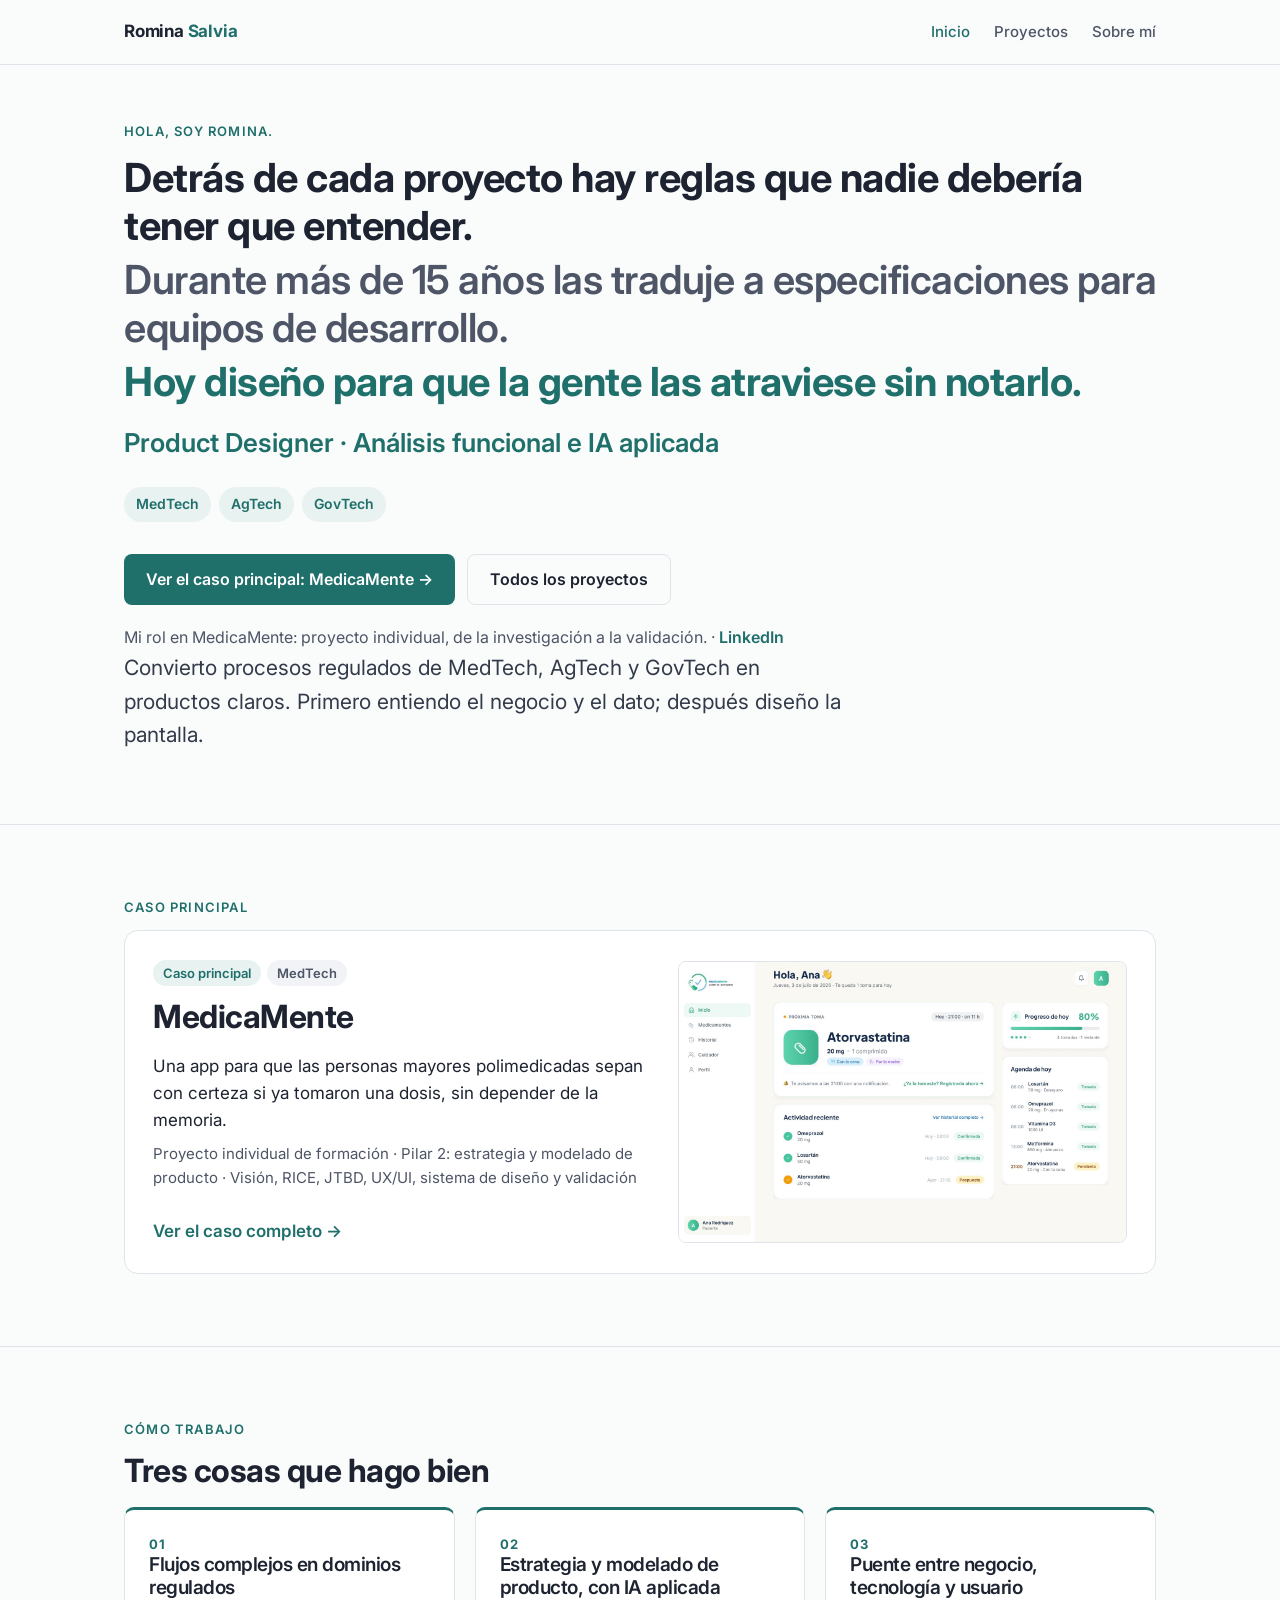
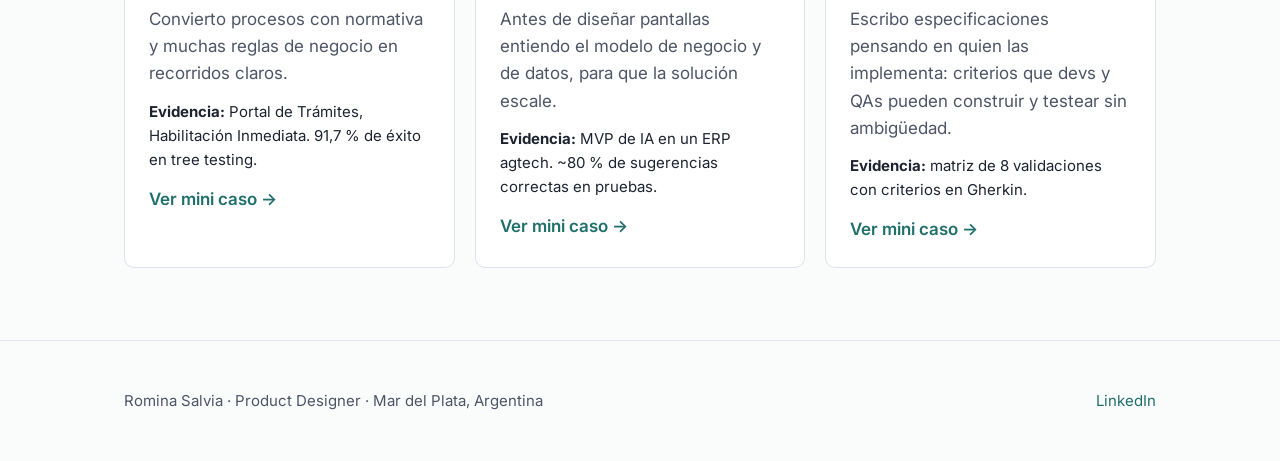
==== commit 314ea2e0: "Home: sectores y botón al caso principal arriba (prueba de 5 segundos)" ====
--- a/index.html
+++ b/index.html
@@ -9,11 +9,11 @@
 <p class="eyebrow">Hola, soy Romina.</p>
 <h1 class="story"><span>Detrás de cada proyecto hay reglas que nadie debería tener que entender.</span> <span>Durante más de 15 años las traduje a especificaciones para equipos de desarrollo.</span> <span>Hoy diseño para que la gente las atraviese sin notarlo.</span></h1>
 <p class="role">Product Designer · Análisis funcional e IA aplicada</p>
-<p class="lead">Convierto procesos regulados de MedTech, AgTech y GovTech en productos claros. Primero entiendo el negocio y el dato; después diseño la pantalla.</p>
 <div class="tags"><span class="tag">MedTech</span><span class="tag">AgTech</span><span class="tag">GovTech</span></div>
 <div class="btns"><a class="btn btn-primary btn-case" href="proyectos/medicamente.html">Ver el caso principal: MedicaMente →</a><a class="btn btn-ghost" href="proyectos/index.html">Todos los proyectos</a></div>
 <p class="hero-case">Mi rol en MedicaMente: proyecto individual, de la investigación a la validación. · <a href="https://www.linkedin.com/in/rominasalvia" target="_blank" rel="noopener">LinkedIn</a></p>
-</div></section>
+
+<p class="lead">Convierto procesos regulados de MedTech, AgTech y GovTech en productos claros. Primero entiendo el negocio y el dato; después diseño la pantalla.</p></div></section>
 
 <section><div class="wrap">
 <p class="eyebrow">Caso principal</p>
--- a/assets/style.css
+++ b/assets/style.css
@@ -1,5 +1,5 @@
 :root{
-  --teal:#1F6F6B; --teal-2:#2A8A84; --teal-soft:#E8F2F1; --ink:#1D2330; --mute:#5B6476;
+  --teal:#1F6F6B; --teal-2:#2A8A84; --teal-soft:#E8F2F1; --ink:#1D2330; --mute:#4D5566;
   --line:#DFE3EA; --bg:#FAFBFB; --card:#FFFFFF; --amber:#B4641E;
   --radius:10px; --max:1080px;
 }
@@ -32,9 +32,9 @@
 section+section{border-top:1px solid var(--line)}
 
 /* hero */
-.hero{padding:96px 0 80px}
+.hero{padding:56px 0 72px}
 .hero h1{margin-bottom:16px}
-.story{font-size:clamp(28px,4vw,44px)}
+.story{font-size:clamp(26px,3.4vw,40px)}
 .story span{display:block;margin-bottom:6px}
 .story span:nth-child(2){color:var(--mute);font-weight:600}
 .story span:nth-child(3){color:var(--teal)}
@@ -53,12 +53,12 @@
 .grid-2{display:grid;grid-template-columns:repeat(2,1fr);gap:20px}
 .card{background:var(--card);border:1px solid var(--line);border-radius:var(--radius);padding:24px}
 .pillar{border-top:3px solid var(--teal)}
-.pillar .n{font-size:12px;font-weight:700;color:var(--teal);letter-spacing:1px}
+.pillar .n{font-size:13px;font-weight:700;color:var(--teal);letter-spacing:1px}
 .project{display:grid;grid-template-columns:1.1fr 1fr;gap:32px;align-items:center;background:var(--card);border:1px solid var(--line);border-radius:14px;padding:28px;color:var(--ink)}
 .project:hover{border-color:var(--teal);text-decoration:none}
 .project img{border-radius:8px;border:1px solid var(--line)}
-.meta{font-size:14px;color:var(--mute);margin:8px 0 14px}
-.badge{display:inline-block;font-size:12px;font-weight:600;padding:3px 10px;border-radius:999px;background:#F1F3F6;color:var(--mute);margin-right:6px}
+.meta{font-size:15px;color:var(--mute);margin:8px 0 14px}
+.badge{display:inline-block;font-size:13px;font-weight:600;padding:3px 10px;border-radius:999px;background:#F1F3F6;color:var(--mute);margin-right:6px}
 .badge.teal{background:var(--teal-soft);color:var(--teal)}
 .more{font-weight:600;color:var(--teal);margin-top:14px;display:inline-block}
 
@@ -72,25 +72,25 @@
 .results ul{list-style:none;display:grid;grid-template-columns:repeat(2,1fr);gap:18px}
 .results li{background:rgba(255,255,255,.1);border-radius:10px;padding:16px 18px}
 .results li b{display:block;font-size:26px;letter-spacing:-.5px}
-.results .note{font-size:14px;opacity:.85;margin-top:16px}
+.results .note{font-size:15px;margin-top:16px}
 .prose p{margin-bottom:14px;max-width:760px}
 .prose ul{margin:0 0 14px 20px;max-width:760px}
 .prose li{margin-bottom:6px}
 .steps{display:grid;grid-template-columns:repeat(4,1fr);gap:16px;margin-top:8px}
-.step .k{font-size:12px;font-weight:700;color:var(--teal);letter-spacing:1px}
+.step .k{font-size:13px;font-weight:700;color:var(--teal);letter-spacing:1px}
 .screens{display:grid;grid-template-columns:repeat(4,1fr);gap:20px;margin:24px 0}
 .screens figure{background:#EEF1F2;border-radius:14px;padding:16px}
 .screens img{border-radius:10px;box-shadow:0 4px 18px rgba(29,35,48,.12);margin:0 auto;max-height:560px;width:auto}
-figcaption{font-size:14px;color:var(--mute);margin-top:10px;text-align:center}
+figcaption{font-size:15px;color:var(--mute);margin-top:10px;text-align:center}
 .wide{border-radius:12px;border:1px solid var(--line);margin:20px 0 6px}
 table{width:100%;border-collapse:collapse;font-size:15px;margin-top:12px}
-th{text-align:left;font-size:12px;letter-spacing:.6px;text-transform:uppercase;color:var(--mute);border-bottom:2px solid var(--ink);padding:8px}
+th{text-align:left;font-size:13px;letter-spacing:.6px;text-transform:uppercase;color:var(--mute);border-bottom:2px solid var(--ink);padding:8px}
 td{border-bottom:1px solid var(--line);padding:10px 8px;vertical-align:top}
-.sev{font-size:12px;font-weight:700;padding:3px 8px;border-radius:6px;white-space:nowrap}
-.sev.c{background:#FDE8E6;color:#A23B2C}.sev.m{background:#FFF3DC;color:var(--amber)}.sev.n{background:#F1F3F6;color:var(--mute)}
+.sev{font-size:13px;font-weight:700;padding:3px 8px;border-radius:6px;white-space:nowrap}
+.sev.c{background:#FDE8E6;color:#A23B2C}.sev.m{background:#FFF3DC;color:#87470F}.sev.n{background:#F1F3F6;color:var(--mute)}
 .callout{border-left:3px solid var(--amber);background:#FFF8EE;padding:14px 18px;border-radius:0 8px 8px 0;font-size:15px;margin:16px 0;max-width:820px}
 .toc{display:flex;flex-wrap:wrap;gap:8px;margin-top:24px}
-.toc a{font-size:14px;padding:6px 12px;border:1px solid var(--line);border-radius:999px;color:var(--mute)}
+.toc a{font-size:15px;padding:6px 12px;border:1px solid var(--line);border-radius:999px;color:var(--mute)}
 
 /* footer */
 .site-foot{padding:48px 0;border-top:1px solid var(--line);font-size:15px;color:var(--mute)}
@@ -109,5 +109,19 @@
 .ev{font-size:15px;margin-top:12px;color:var(--ink)}
 .mini dl{margin-top:8px}
 .mini dl div{margin-bottom:8px}
-.mini dt{font-size:12px;font-weight:700;letter-spacing:.6px;text-transform:uppercase;color:var(--teal)}
+.mini dt{font-size:13px;font-weight:700;letter-spacing:.6px;text-transform:uppercase;color:var(--teal)}
 .mini dd{font-size:15px;color:#333B4A}
+
+/* caso principal en la Home */
+.btn-case{display:inline-flex;align-items:center;gap:8px}
+.hero-case{margin-top:20px;font-size:16px;color:var(--mute)}
+.hero-case a{font-weight:600}
+/* investigación → interfaz */
+.map td:first-child{width:38%}
+.map td:nth-child(2){width:38%}
+.map .src{display:block;font-size:13px;font-weight:700;letter-spacing:.6px;text-transform:uppercase;color:var(--teal);margin-bottom:2px}
+@media (max-width:1100px) and (min-width:821px){
+  .screens{grid-template-columns:repeat(2,1fr)}
+  .facts{grid-template-columns:repeat(2,1fr)}
+  .project{grid-template-columns:1fr}
+}
